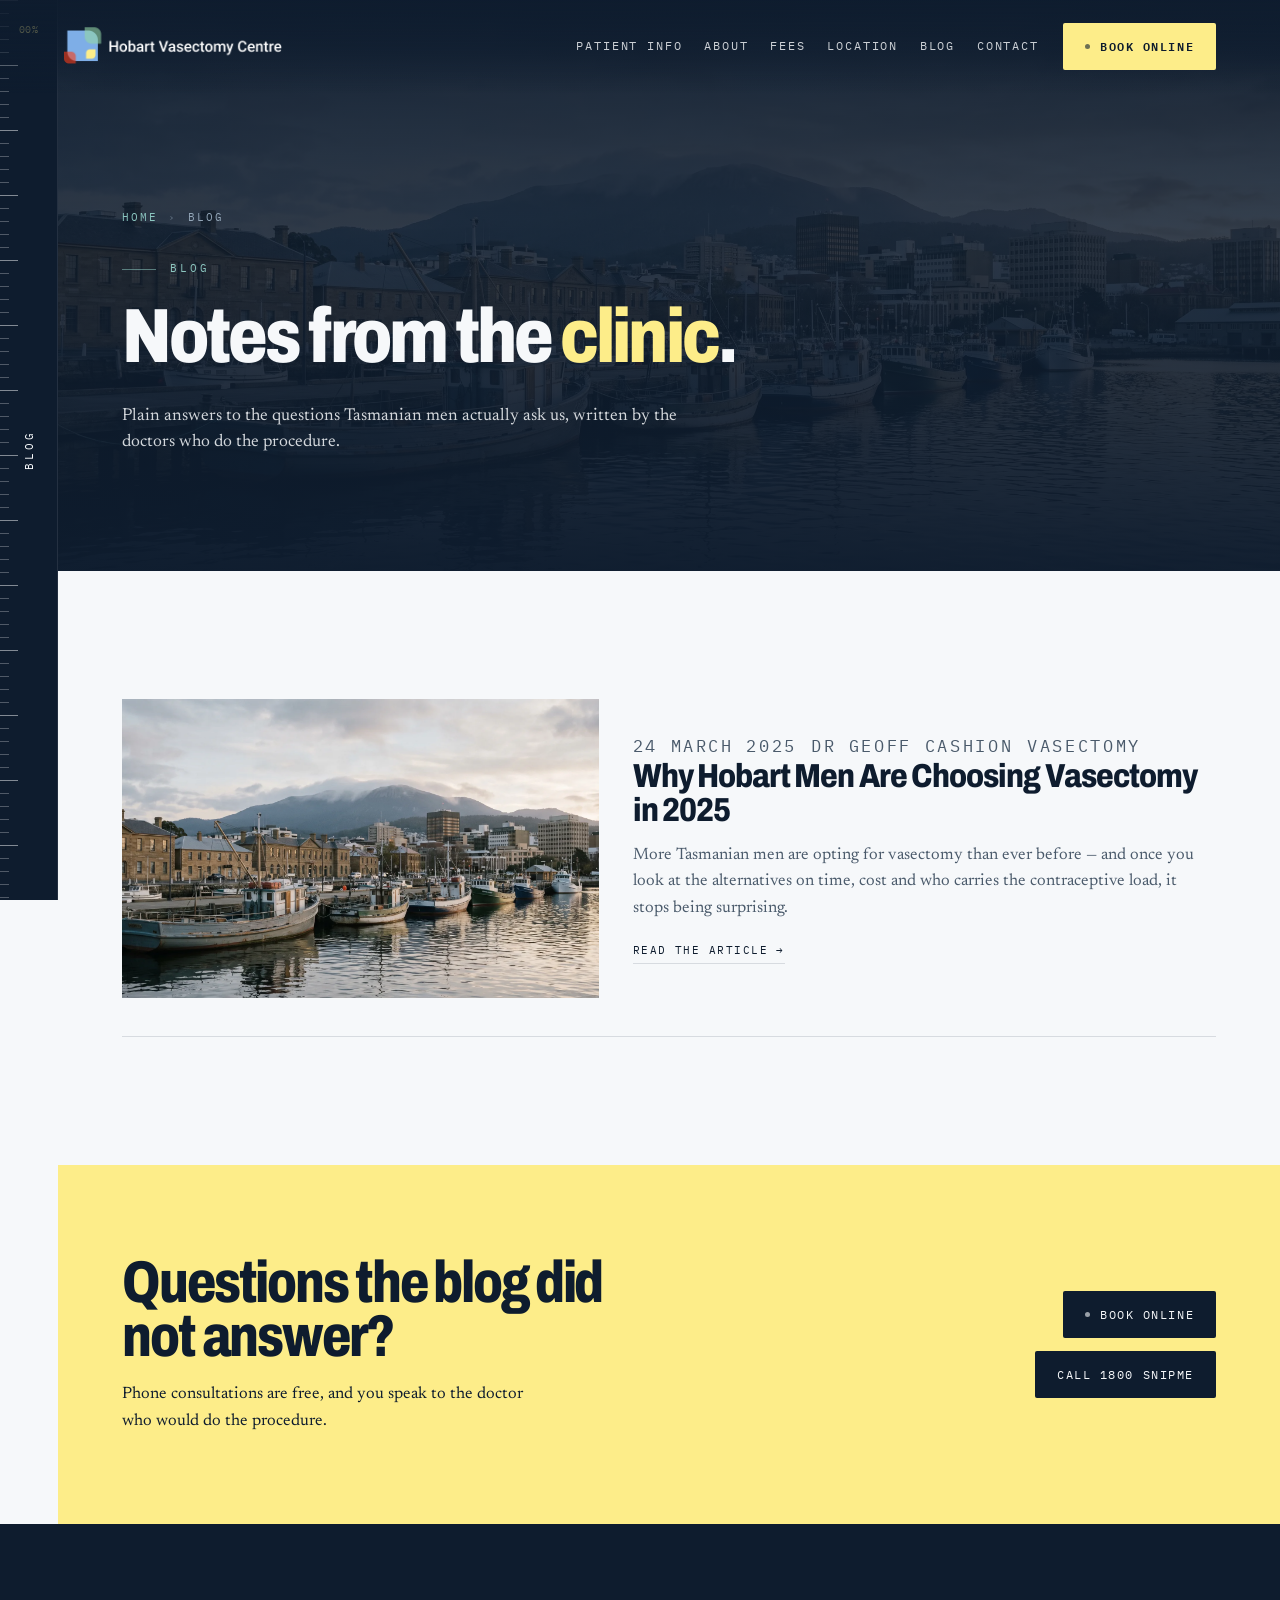
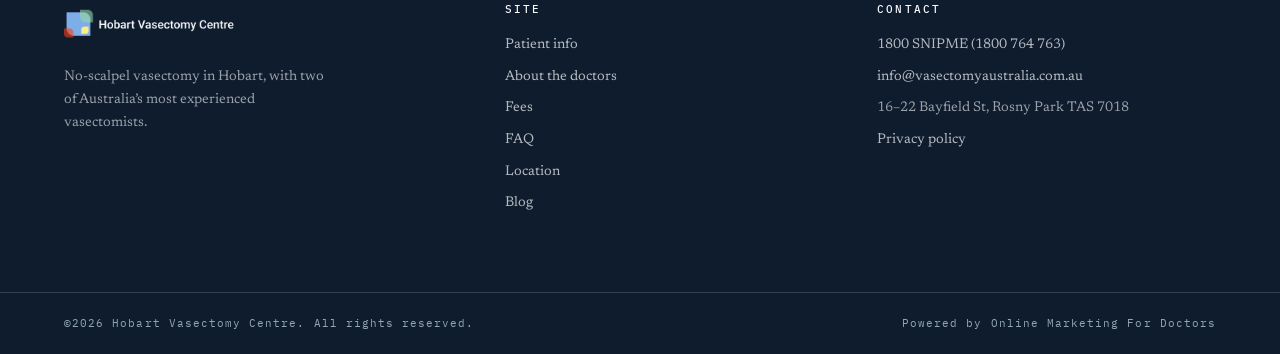
==== blog/index.html @ c5a9edd6 "Build out the remaining nine pages Rebuilds every page behind the homepage from the old site's conte" ====
<!doctype html>
<html lang="en-AU">
<head>
<meta charset="utf-8">
<meta name="viewport" content="width=device-width, initial-scale=1">
<meta name="robots" content="noindex, nofollow, noarchive, nosnippet, noimageindex">
<title>Blog | Hobart Vasectomy Centre</title>
<meta name="description" content="Notes from the clinic, written by the doctors who perform the procedure.">
<link rel="icon" href="/assets/brand/favicon_hobartvasectomy_com_au_64x64.png">
<link rel="preconnect" href="https://fonts.googleapis.com">
<link rel="preconnect" href="https://fonts.gstatic.com" crossorigin>
<link href="https://fonts.googleapis.com/css2?family=Archivo:wdth,wght@62..125,400..900&family=Newsreader:opsz,wght@6..72,300..700&family=IBM+Plex+Mono:wght@400;500;600&display=swap" rel="stylesheet">
<link rel="stylesheet" href="/assets/css/site.css">
<link rel="stylesheet" href="/assets/css/pages.css">
</head>
<body>
<a class="skip" href="#main">Skip to content</a>

<!-- calibration spine ---------------------------------------------------- -->
<aside class="spine" aria-hidden="true">
  <div class="spine__ticks" id="spineTicks"></div>
  <div class="spine__progress" id="spineProgress"></div>
  <div class="spine__count" id="spineCount">00%</div>
  <div class="spine__label" id="spineLabel">Hobart Vasectomy Centre</div>
</aside>

<header class="site-header" id="siteHeader">
  <div class="site-header__inner">
    <a class="brand" href="/" aria-label="Hobart Vasectomy Centre — home">
      <img src="/assets/brand/Logo.png" alt="Hobart Vasectomy Centre" width="158" height="44">
    </a>
    <nav class="nav" aria-label="Primary">
      <a href="/patient-information">Patient info</a>
      <a href="/about-us">About</a>
      <a href="/vasectomy-fees">Fees</a>
      <a href="/location">Location</a>
      <a href="/blog">Blog</a>
      <a href="/contact-us">Contact</a>
    </nav>
    <a class="btn btn--gold hdr-book" href="https://bookings.gettimely.com/vasectomyaustralia/bb/book?location=311811&amp;product=3705203%3ASV&amp;staff=288783" rel="noopener"><span class="btn__dot"></span>Book online</a>
    <a class="hdr-tel" href="tel:1800764763" aria-label="Call 1800 764 763">
      <svg viewBox="0 0 24 24" fill="none" stroke="currentColor" stroke-width="1.7" stroke-linecap="round" stroke-linejoin="round" aria-hidden="true" focusable="false">
        <path d="M22 16.9v3a2 2 0 0 1-2.2 2 19.8 19.8 0 0 1-8.6-3.1 19.5 19.5 0 0 1-6-6A19.8 19.8 0 0 1 2.1 4.2 2 2 0 0 1 4.1 2h3a2 2 0 0 1 2 1.7c.1 1 .4 1.9.7 2.8a2 2 0 0 1-.5 2.1L8.1 9.9a16 16 0 0 0 6 6l1.3-1.3a2 2 0 0 1 2.1-.4c.9.3 1.8.6 2.8.7a2 2 0 0 1 1.7 2z"/>
      </svg>
    </a>
    <button class="burger" id="burger" aria-expanded="false" aria-controls="drawer" aria-label="Open menu">
      <span></span><span></span><span></span>
    </button>
  </div>
</header>

<div class="drawer" id="drawer" data-open="false">
  <a href="/patient-information">Patient info</a>
  <a href="/about-us">About</a>
  <a href="/vasectomy-fees">Fees</a>
  <a href="/#reviews">Reviews</a>
  <a href="/location">Location</a>
  <a href="/contact-us">Contact</a>
</div>

<main id="main">
<section class="phero" data-spine="Blog">
  <div class="phero__media"><img src="/assets/generated/28-hobart-golden.webp" alt="Hobart waterfront at golden hour" width="2400" height="1018" fetchpriority="high"></div>
  <div class="phero__scrim"></div>
  <div class="wrap phero__in">
    <nav class="crumb" aria-label="Breadcrumb"><a href="/">Home</a><span aria-hidden="true">&rsaquo;</span>Blog</nav>
    <p class="kicker kicker--dk">Blog</p>
    <h1>Notes from the <em>clinic</em>.</h1>
    <p class="phero__lede">Plain answers to the questions Tasmanian men actually ask us, written by the doctors who do the procedure.</p>
    
  </div>
</section>
<section class="section">
  <div class="wrap">
    <div class="postlist">
      <article class="postcard">
        <div class="postcard__media" data-rev>
          <a href="/blog/why-hobart-men-are-choosing-vasectomy-in-2025"><img src="/assets/generated/28-hobart-golden.webp" width="2400" height="1018" alt="Hobart waterfront at golden hour" loading="lazy" decoding="async"></a>
        </div>
        <div data-rev data-rev-d="1">
          <p class="postcard__meta"><span>24 March 2025</span><span>Dr Geoff Cashion</span><span>Vasectomy</span></p>
          <h2><a href="/blog/why-hobart-men-are-choosing-vasectomy-in-2025">Why Hobart Men Are Choosing Vasectomy in 2025</a></h2>
          <p>More Tasmanian men are opting for vasectomy than ever before &mdash; and once you look at the alternatives on time, cost and who carries the contraceptive load, it stops being surprising.</p>
          <a class="slide__link" href="/blog/why-hobart-men-are-choosing-vasectomy-in-2025" style="margin-top:20px">Read the article <span aria-hidden="true">&rarr;</span></a>
        </div>
      </article>
    </div>
  </div>
</section>
<section class="pagecta">
  <div class="wrap pagecta__in">
    <div>
      <h2 data-rev>Questions the blog did not answer?</h2>
      <p data-rev data-rev-d="1">Phone consultations are free, and you speak to the doctor who would do the procedure.</p>
    </div>
    <div class="pagecta__act" data-rev data-rev-d="2">
      <a class="btn btn--ink" href="https://bookings.gettimely.com/vasectomyaustralia/bb/book?location=311811&amp;product=3705203%3ASV&amp;staff=288783" rel="noopener"><span class="btn__dot"></span>Book online</a>
      <a class="btn btn--ink" href="tel:1800764763">Call 1800 SNIPME</a>
    </div>
  </div>
</section>
</main>

<footer class="site-footer">
  <div class="wrap site-footer__in">
    <div>
      <img src="/assets/brand/Logo.png" alt="Hobart Vasectomy Centre" width="170" height="48">
      <p style="max-width:34ch">No-scalpel vasectomy in Hobart, with two of Australia&rsquo;s most experienced vasectomists.</p>
    </div>
    <div>
      <h5>Site</h5>
      <ul>
        <li><a href="/patient-information">Patient info</a></li>
        <li><a href="/about-us">About the doctors</a></li>
        <li><a href="/vasectomy-fees">Fees</a></li>
        <li><a href="/patient-information#faq">FAQ</a></li>
        <li><a href="/location">Location</a></li>
        <li><a href="/blog">Blog</a></li>
      </ul>
    </div>
    <div>
      <h5>Contact</h5>
      <ul>
        <li><a href="tel:1800764763">1800 SNIPME (1800 764 763)</a></li>
        <li><a href="mailto:info@vasectomyaustralia.com.au">info@vasectomyaustralia.com.au</a></li>
        <li>16&ndash;22 Bayfield St, Rosny Park TAS 7018</li>
        <li><a href="/privacy-policy">Privacy policy</a></li>
      </ul>
    </div>
  </div>
  <div class="wrap site-footer__bar">
    <span>&copy;2026 Hobart Vasectomy Centre. All rights reserved.</span>
    <span>Powered by Online Marketing For Doctors</span>
  </div>
</footer>

<button class="totop" id="toTop" type="button" aria-label="Back to top">
  <svg viewBox="0 0 24 24" fill="none" stroke="currentColor" stroke-width="1.8" stroke-linecap="round" stroke-linejoin="round" aria-hidden="true" focusable="false">
    <path d="M12 19V5M5 12l7-7 7 7"/>
  </svg>
</button>

<button class="totop" id="toTop" type="button" aria-label="Back to top">
  <svg viewBox="0 0 24 24" fill="none" stroke="currentColor" stroke-width="1.8" stroke-linecap="round" stroke-linejoin="round" aria-hidden="true" focusable="false">
    <path d="M12 19V5M5 12l7-7 7 7"/>
  </svg>
</button>

<script src="/assets/js/site.js" defer></script>
<script src="/assets/js/pages.js" defer></script>
</body>
</html>
---- assets/css/site.css ----
/* ==========================================================================
   Hobart Vasectomy Centre
   Design system: "Theatre" — navy-dominant editorial, calibration-spine motif.
   Palette derived from the logo mark; navy taken from the scrubs the
   doctors actually wear.
   ========================================================================== */

:root{
  /* Colour */
  --navy:      #0E1C2E;
  --navy-2:    #16293F;
  --navy-3:    #24374E;
  --blue:      #7EAEE7;
  --teal:      #8BC6C0;
  --yellow:    #FDED89;
  --coral:     #C86A6A;
  --paper:     #F6F8FA;
  --paper-2:   #ECF1F5;
  --ink:       #0E1C2E;
  --ink-soft:  #4A5A6B;
  --ink-faint: #5C6E82;   /* small text on light  — 4.9:1 */
  --dk-faint:  #93A6B8;   /* small text on navy   — 6.9:1 */
  --coral-ink: #A04B4B;   /* coral, darkened for text on light — 5.4:1 */
  --rule:      rgba(14,28,46,.13);
  --rule-dk:   rgba(246,248,250,.16);

  /* Type */
  --display: 'Archivo', 'Helvetica Neue', Arial, sans-serif;
  --body:    'Newsreader', Georgia, 'Times New Roman', serif;
  --mono:    'IBM Plex Mono', ui-monospace, 'SF Mono', Menlo, monospace;

  /* Measure */
  --spine: 58px;
  --gut: clamp(20px, 5vw, 76px);
  --maxw: 1560px;

  /* Motion */
  --ease: cubic-bezier(.22,.61,.36,1);
  --ease-out: cubic-bezier(.16,1,.3,1);
}

/* --------------------------------------------------------------- reset -- */
*,*::before,*::after{box-sizing:border-box}
html{-webkit-text-size-adjust:100%}
body{
  margin:0;
  background:var(--paper);
  color:var(--ink);
  font-family:var(--body);
  font-size:clamp(17px,1.05vw,19px);
  line-height:1.62;
  font-optical-sizing:auto;
  -webkit-font-smoothing:antialiased;
  overflow-x:hidden;
}
img,video{max-width:100%;display:block;height:auto}
a{color:inherit}
button{font:inherit;color:inherit;background:none;border:0;cursor:pointer}
h1,h2,h3,h4{margin:0;font-family:var(--display);font-weight:800;line-height:.92;letter-spacing:-.02em}
p{margin:0 0 1.1em}
p:last-child{margin-bottom:0}
::selection{background:var(--yellow);color:var(--navy)}

:focus-visible{
  outline:3px solid var(--blue);
  outline-offset:3px;
  border-radius:2px;
}

.u-sr{position:absolute;width:1px;height:1px;padding:0;margin:-1px;overflow:hidden;clip:rect(0 0 0 0);white-space:nowrap;border:0}

.skip{
  position:absolute;left:-9999px;top:0;z-index:200;
  background:var(--yellow);color:var(--navy);padding:14px 20px;
  font-family:var(--mono);font-size:13px;text-decoration:none;
}
.skip:focus{left:var(--spine)}

/* ------------------------------------------------------------- layout --- */
.wrap{
  width:100%;max-width:var(--maxw);margin-inline:auto;
  padding-inline:var(--gut);
}
.section{padding-block:clamp(72px,10vw,160px)}
.section--flush{padding-block:0}
main{padding-left:0}
@media (min-width:1024px){
  main,.site-header__inner{padding-left:var(--spine)}
}

/* ---------------------------------------------------- calibration spine -- */
/* The signature: a graduated instrument rule pinned to the left edge that
   tracks reading position and names the section you are in. */
.spine{display:none}
@media (min-width:1024px){
  .spine{
    display:block;position:fixed;inset-block:0;left:0;width:var(--spine);
    z-index:60;background:var(--navy);color:var(--paper);
    border-right:1px solid rgba(255,255,255,.09);
  }
  .spine__ticks{position:absolute;inset:0;overflow:hidden}
  .spine__tick{
    position:absolute;left:0;height:1px;background:rgba(246,248,250,.28);
    width:9px;
  }
  .spine__tick--major{width:18px;background:rgba(246,248,250,.5)}
  .spine__progress{
    position:absolute;left:0;top:0;width:2px;background:var(--yellow);
    height:0%;transition:height .12s linear;
  }
  .spine__label{
    position:absolute;left:50%;top:50%;
    transform:translate(-50%,-50%) rotate(180deg);
    writing-mode:vertical-rl;
    font-family:var(--mono);font-size:10.5px;letter-spacing:.30em;
    text-transform:uppercase;color:var(--paper);
    white-space:nowrap;transition:opacity .35s var(--ease);
  }
  .spine__mark{
    position:absolute;left:50%;transform:translateX(-50%);
    bottom:22px;width:16px;opacity:.85;
  }
  .spine__count{
    position:absolute;left:50%;transform:translateX(-50%);
    top:22px;font-family:var(--mono);font-size:9.5px;letter-spacing:.05em;
    color:var(--yellow);font-variant-numeric:tabular-nums;
  }
}

/* ------------------------------------------------------------- header --- */
.site-header{
  position:fixed;inset-inline:0;top:0;z-index:70;
  transition:background .4s var(--ease),border-color .4s var(--ease);
  border-bottom:1px solid transparent;
}
/* keeps the nav legible where it crosses photography */
.site-header::before{
  content:"";position:absolute;inset:0;pointer-events:none;
  background:linear-gradient(180deg,rgba(14,28,46,.92) 0%,rgba(14,28,46,.62) 52%,rgba(14,28,46,0) 100%);
  transition:opacity .4s var(--ease);
}
.site-header.is-stuck::before{opacity:0}
.site-header__inner{position:relative;z-index:1}
.site-header__inner{
  display:flex;align-items:center;gap:24px;
  padding:16px var(--gut);max-width:calc(var(--maxw) + var(--spine));
  margin-inline:auto;
}
.site-header.is-stuck{
  background:rgba(14,28,46,.94);
  backdrop-filter:saturate(150%) blur(14px);
  border-bottom-color:rgba(255,255,255,.10);
}
.brand{display:flex;align-items:center;gap:12px;text-decoration:none;flex:0 0 auto}
/* The mark is large while the page is at rest and gives back space once the
   masthead condenses on scroll. Clamped so it never crowds the nav at the
   width where the nav first appears. */
.brand img{width:clamp(158px,17vw,237px);height:auto;transition:width .35s var(--ease)}
.site-header.is-stuck .brand img{width:158px}

@media (max-width:1099px){
  .brand img,.site-header.is-stuck .brand img{width:clamp(190px,56vw,226px)}
}
@media (max-width:680px){
  .site-header .btn{padding:11px 14px;font-size:10.5px;letter-spacing:.09em}
  .site-header__inner{gap:9px;padding-inline:16px}
}


/* call button — phones only; desktop keeps the number in the footer and nav */
.hdr-tel{
  display:none;flex:0 0 auto;width:40px;height:40px;border-radius:50%;
  place-content:center;color:var(--paper);text-decoration:none;
  border:1px solid var(--rule-dk);transition:border-color .25s,color .25s,background .25s;
}
.hdr-tel svg{width:18px;height:18px;display:block}
.hdr-tel:hover,.hdr-tel:focus-visible{color:var(--yellow);border-color:var(--yellow)}

@media (max-width:1099px){
  /* At rest the masthead shows the mark. Once the page moves, the mark gives
     up its slot to the booking button — the one action worth a fixed bar. */
  .brand{margin-right:auto}
  .site-header .hdr-book{display:none;margin-left:0}
  .site-header.is-stuck .brand{display:none}
  .site-header.is-stuck .hdr-book{display:inline-flex;margin-left:0;margin-right:auto;animation:hdrIn .32s var(--ease-out) both}
  .hdr-tel{display:grid}
}
@keyframes hdrIn{from{opacity:0;transform:translateX(-8px)}to{opacity:1;transform:none}}
.nav{
  display:none;margin-left:auto;align-items:center;gap:clamp(14px,1.7vw,30px);
}
@media (min-width:1100px){.nav{display:flex}}
.nav a{
  font-family:var(--mono);font-size:11.5px;letter-spacing:.16em;
  text-transform:uppercase;text-decoration:none;color:var(--paper);
  padding:6px 0;position:relative;opacity:.82;transition:opacity .25s
}
.nav a::after{
  content:"";position:absolute;left:0;bottom:0;height:1px;width:0;
  background:var(--yellow);transition:width .3s var(--ease)
}
.nav a:hover{opacity:1}
.nav a:hover::after{width:100%}

.btn{
  display:inline-flex;align-items:center;gap:10px;
  font-family:var(--mono);font-size:12px;letter-spacing:.13em;
  text-transform:uppercase;text-decoration:none;
  padding:14px 22px;border-radius:2px;
  transition:transform .25s var(--ease),background .25s,color .25s,box-shadow .25s;
  will-change:transform;
}
.btn--gold{background:var(--yellow);color:var(--navy);font-weight:600}
.btn--gold:hover{transform:translateY(-2px);box-shadow:0 10px 26px -10px rgba(253,237,137,.7)}
.btn--ghost{border:1px solid rgba(246,248,250,.34);color:var(--paper)}
.btn--ghost:hover{border-color:var(--yellow);color:var(--yellow)}
.btn--ink{background:var(--navy);color:var(--paper)}
.btn--ink:hover{transform:translateY(-2px);background:var(--navy-2)}
.btn__dot{width:5px;height:5px;border-radius:50%;background:currentColor;opacity:.6}
.site-header .btn{margin-left:auto}
@media (min-width:1100px){.site-header .btn{margin-left:0}}

.burger{display:grid;gap:5px;padding:10px;margin-left:8px}
@media (min-width:1100px){.burger{display:none}}
.burger span{display:block;width:22px;height:1.5px;background:var(--paper);transition:transform .3s var(--ease),opacity .2s}
.burger[aria-expanded="true"] span:nth-child(1){transform:translateY(6.5px) rotate(45deg)}
.burger[aria-expanded="true"] span:nth-child(2){opacity:0}
.burger[aria-expanded="true"] span:nth-child(3){transform:translateY(-6.5px) rotate(-45deg)}

.drawer{
  position:fixed;inset:0;z-index:65;background:var(--navy);
  display:flex;flex-direction:column;justify-content:center;gap:6px;
  padding:0 var(--gut);
  clip-path:inset(0 0 100% 0);transition:clip-path .55s var(--ease-out);
}
.drawer[data-open="true"]{clip-path:inset(0 0 0 0)}
.drawer a{
  font-family:var(--display);font-size:clamp(30px,7vw,54px);font-weight:800;
  font-stretch:112%;color:var(--paper);text-decoration:none;letter-spacing:-.025em;
  padding:5px 0;opacity:.55;transition:opacity .25s,color .25s
}
.drawer a:hover{opacity:1;color:var(--yellow)}

/* --------------------------------------------------------------- hero --- */
/* Split masthead: claim on the left, a diptych of the two vasectomists on
   the right. The layout states the headline before you read it. */
.hero{
  position:relative;background:var(--navy);color:var(--paper);
  display:grid;grid-template-columns:1fr;
  grid-template-areas:"media" "copy" "facts";
  overflow:hidden;
  padding-top:var(--hdr-h,72px);   /* clears the fixed masthead */
}
@media (min-width:1000px){.hero{padding-top:0}}
@media (min-width:1000px){
  .hero{
    min-height:100svh;
    grid-template-columns:1.06fr .94fr;
    grid-template-rows:1fr auto;
    grid-template-areas:"copy media" "facts facts";
  }
}

.hero__media{
  grid-area:media;position:relative;
  display:grid;grid-template-columns:1fr 1fr;gap:1px;
  background:rgba(246,248,250,.14);
}
.hero__fig{margin:0;position:relative;overflow:hidden;background:var(--navy-2)}
.hero__fig img{
  width:100%;height:100%;object-fit:cover;object-position:50% 16%;
  aspect-ratio:4/5;
  opacity:0;transform:scale(-1.05,1.05);
  animation:heroIn 1.9s var(--ease-out) forwards;
}
.hero__fig:nth-child(2) img{animation-delay:.16s}
@media (min-width:1000px){
  .hero__fig img{aspect-ratio:auto;position:absolute;inset:0}
}
.hero__fig figcaption{
  position:absolute;left:0;right:0;bottom:0;padding:34px 14px 13px;
  background:linear-gradient(180deg,transparent,rgba(14,28,46,.9));
  font-family:var(--mono);font-size:10px;letter-spacing:.15em;text-transform:uppercase;
  color:var(--paper);
}
.hero__fig figcaption b{display:block;font-weight:500;color:var(--yellow);margin-bottom:3px}
@keyframes heroIn{to{opacity:1;transform:scale(-1,1)}}
@keyframes heroInPlain{to{opacity:1;transform:scale(1)}}
@media (max-width:999px){
  .hero__fig:first-child img{transform:scale(1.05);animation-name:heroInPlain}
}
@media (max-width:999px) and (prefers-reduced-motion:reduce){
  .hero__fig:first-child img{transform:none}
}

.hero__inner{
  grid-area:copy;position:relative;z-index:2;
  /* stacked under the portraits on phones — the hero already clears the
     masthead, so no room is reserved for it a second time here */
  padding:clamp(26px,4.5vh,44px) var(--gut) clamp(30px,5vh,52px);
  display:flex;flex-direction:column;justify-content:center;
}
@media (min-width:1000px){
  /* beside the portraits, where the copy must clear the fixed masthead */
  .hero__inner{padding:clamp(104px,13vh,150px) var(--gut) clamp(34px,6vh,64px)}
}
.hero__eyebrow{
  font-family:var(--mono);font-size:11px;letter-spacing:.28em;text-transform:uppercase;
  color:var(--teal);display:flex;align-items:center;gap:14px;margin:0 0 clamp(20px,3vh,32px);
}
.hero__eyebrow::before{content:"";width:clamp(26px,4vw,54px);height:1px;background:var(--teal);opacity:.7}

.hero h1{
  font-size:clamp(38px,5.2vw,82px);
  font-stretch:82%;font-weight:820;
  letter-spacing:-.035em;line-height:.93;
  max-width:14ch;text-wrap:balance;
}
.hero h1 em{font-style:normal;color:var(--yellow)}
.hero__count{font-variant-numeric:tabular-nums;color:var(--yellow)}

.hero__sub{
  margin:clamp(20px,3vh,32px) 0 0;max-width:46ch;
  font-size:clamp(16.5px,1.15vw,20px);line-height:1.55;color:rgba(246,248,250,.84);
}
.hero__sub strong{color:var(--paper);font-weight:600}
.hero__actions{display:flex;flex-wrap:wrap;gap:12px;margin-top:clamp(24px,3.6vh,38px)}

.gbadge{
  display:inline-flex;align-items:center;gap:11px;align-self:flex-start;
  margin-top:clamp(22px,3vh,32px);text-decoration:none;
  transition:opacity .28s var(--ease);
}
.gbadge:hover{opacity:.82}
.gbadge:focus-visible{outline-offset:6px}
.gbadge__g{
  width:26px;height:26px;border-radius:50%;background:var(--paper);
  display:grid;place-content:center;flex:0 0 auto;
}
.gbadge__g svg{width:14px;height:14px;display:block}
.gbadge__n{
  font-family:var(--display);font-weight:800;font-stretch:88%;font-size:18px;
  letter-spacing:-.015em;color:var(--paper);font-variant-numeric:tabular-nums;
}
.gbadge__s{color:var(--yellow);font-size:13px;letter-spacing:2px}
.gbadge__t{
  font-family:var(--mono);font-size:10.5px;letter-spacing:.13em;text-transform:uppercase;
  color:var(--dk-faint);padding-left:11px;border-left:1px solid var(--rule-dk);
}
@media (max-width:420px){.gbadge__t{padding-left:8px;font-size:9.5px;letter-spacing:.08em}}

.hero__facts{
  grid-area:facts;position:relative;z-index:2;
  display:grid;grid-template-columns:repeat(2,1fr);
  border-top:1px solid var(--rule-dk);
  background:var(--navy);
}
@media (min-width:640px){.hero__facts{grid-template-columns:repeat(4,1fr)}}
.hero__fact{
  padding:20px var(--gut) 22px;
  border-right:1px solid var(--rule-dk);
  border-bottom:1px solid var(--rule-dk);
}
@media (min-width:640px){
  .hero__fact{border-bottom:0;padding-inline:clamp(16px,2vw,30px)}
  .hero__fact:first-child{padding-left:var(--gut)}
  .hero__fact:last-child{border-right:0}
}
.hero__fact b{
  display:block;font-family:var(--display);font-weight:800;font-stretch:88%;
  font-size:clamp(20px,1.9vw,29px);letter-spacing:-.02em;color:var(--paper);
  font-variant-numeric:tabular-nums;
}
.hero__fact span{
  display:block;font-family:var(--mono);font-size:10px;letter-spacing:.15em;
  text-transform:uppercase;color:var(--blue);margin-top:6px;
}

/* full-bleed band — the wide frame of both doctors, used at its native ratio */
.band{position:relative;overflow:hidden;background:var(--navy-2)}
.band img{width:100%;aspect-ratio:2.45/1;object-fit:cover;object-position:50% 30%}
@media (max-width:720px){.band img{aspect-ratio:1.9/1;object-position:50% 26%}}
.band__cap{
  position:absolute;left:var(--gut);bottom:22px;
  font-family:var(--mono);font-size:10.5px;letter-spacing:.16em;text-transform:uppercase;
  color:var(--paper);background:rgba(14,28,46,.72);padding:9px 13px;backdrop-filter:blur(6px);
}

/* ------------------------------------------------------ shared headings -- */
.eyebrow{
  font-family:var(--mono);font-size:11px;letter-spacing:.28em;text-transform:uppercase;
  color:var(--ink-faint);display:flex;align-items:center;gap:14px;margin-bottom:26px;
}
.eyebrow::before{content:"";width:34px;height:1px;background:currentColor;opacity:.55}
.eyebrow--dk{color:var(--teal)}

.h2{
  font-size:clamp(32px,4.6vw,74px);font-stretch:80%;letter-spacing:-.032em;
  line-height:.94;max-width:20ch;text-wrap:balance;
}
.lede{
  font-size:clamp(18px,1.5vw,24px);line-height:1.5;color:var(--ink-soft);
  max-width:56ch;margin-top:24px;
}
.lede--dk{color:rgba(246,248,250,.8)}

/* ------------------------------------------------------------- pillars -- */
.pillars{background:var(--paper-2);position:relative}
.pillars__grid{display:grid;gap:clamp(30px,4vw,64px)}
@media (min-width:960px){.pillars__grid{grid-template-columns:minmax(0,.92fr) minmax(0,1.08fr);align-items:start}}
.pillars__sticky{position:relative}
@media (min-width:960px){
  .pillars__sticky{position:sticky;top:clamp(110px,16vh,190px)}
}
.pillars__stack{display:grid;gap:clamp(18px,2.4vw,30px)}
.pillar{
  position:relative;border-top:1px solid var(--rule);padding-top:22px;
  opacity:.4;transition:opacity .5s var(--ease);
}
.pillar.is-active{opacity:1}
.pillar__k{
  font-family:var(--mono);font-size:10.5px;letter-spacing:.22em;text-transform:uppercase;
  color:var(--ink-faint);
}
.pillar h3{
  font-size:clamp(28px,3.5vw,52px);font-stretch:74%;letter-spacing:-.03em;margin:8px 0 12px;
}
.pillar.is-active h3{color:var(--navy)}
.pillar p{color:var(--ink-soft);max-width:46ch}
.pillar__bar{position:absolute;left:0;top:-1px;height:1px;width:0;background:var(--navy);transition:width .6s var(--ease)}
.pillar.is-active .pillar__bar{width:100%}

.pillars__media{position:relative;aspect-ratio:3/4;background:var(--navy);overflow:hidden}
@media (min-width:960px){.pillars__media{aspect-ratio:4/5}}
.pillars__media img{
  position:absolute;inset:0;width:100%;height:100%;object-fit:cover;
  opacity:0;transform:scale(1.05);
  transition:opacity .9s var(--ease),transform 1.4s var(--ease);
}
.pillars__media img.is-active{opacity:1;transform:scale(1)}

/* ------------------------------------------------------------ doctors --- */
.docs{background:var(--navy);color:var(--paper)}
.doc{
  display:grid;gap:clamp(26px,3.6vw,64px);align-items:center;
  padding-block:clamp(48px,7vw,110px);
  border-top:1px solid var(--rule-dk);
}
@media (min-width:960px){
  .doc{grid-template-columns:minmax(0,1fr) minmax(0,1.05fr)}
  .doc--flip .doc__media{order:2}
}
.doc__media{position:relative}
.doc__media img{width:100%;aspect-ratio:3/4;object-fit:cover;object-position:50% 22%}
.doc__tag{
  position:absolute;left:0;bottom:0;background:var(--yellow);color:var(--navy);
  font-family:var(--mono);font-size:10.5px;letter-spacing:.18em;text-transform:uppercase;
  padding:9px 14px;font-weight:600;
}
.doc__inset{
  position:absolute;right:-6%;bottom:-9%;width:46%;
  /* in the flipped spread the portrait sits right of the copy, so the inset
     tucks in on the copy side rather than hanging off the page edge */
  border:7px solid var(--navy);box-shadow:0 24px 60px -24px rgba(0,0,0,.7);
  display:none;
}
@media (min-width:1180px){.doc__inset{display:block}}
.doc__inset img{aspect-ratio:4/3;object-position:50% 40%}
/* media sits right of the copy in the flipped spread, so mirror the portrait
   inward. Direct child only — the consult inset keeps its own orientation. */
.doc--flip .doc__media > img{transform:scaleX(-1)}
.doc--flip .doc__inset{left:-6%;right:auto}

.doc__name{
  font-size:clamp(34px,4.4vw,68px);font-stretch:76%;letter-spacing:-.032em;line-height:.92;
}
.doc__role{
  font-family:var(--mono);font-size:11px;letter-spacing:.24em;text-transform:uppercase;
  color:var(--teal);margin:14px 0 22px;
}
.doc__body{color:rgba(246,248,250,.82);max-width:52ch}
.doc__body p+p{margin-top:.9em}
.doc__stats{
  display:flex;flex-wrap:wrap;gap:0;margin-top:30px;
  border-top:1px solid var(--rule-dk);
}
.doc__stat{padding:16px 26px 2px 0;margin-right:26px;border-right:1px solid var(--rule-dk)}
.doc__stat:last-child{border-right:0;margin-right:0}
.doc__stat b{
  display:block;font-family:var(--display);font-weight:800;font-stretch:88%;
  font-size:clamp(22px,2.3vw,34px);letter-spacing:-.02em;color:var(--yellow);
  font-variant-numeric:tabular-nums;
}
.doc__stat span{
  display:block;font-family:var(--mono);font-size:10px;letter-spacing:.16em;
  text-transform:uppercase;color:var(--dk-faint);margin-top:6px;max-width:16ch;
}
.doc__link{
  display:inline-flex;align-items:center;gap:9px;margin-top:26px;
  font-family:var(--mono);font-size:11px;letter-spacing:.16em;text-transform:uppercase;
  color:var(--blue);text-decoration:none;border-bottom:1px solid rgba(126,174,231,.4);
  padding-bottom:4px;transition:color .25s,border-color .25s
}
.doc__link:hover{color:var(--yellow);border-color:var(--yellow)}

/* --------------------------------------------------------------- scale -- */
/* The volume ledger — a calibrated axis rather than a row of stat cards. */
.scale{background:var(--navy-2);color:var(--paper);overflow:hidden}
.scale__head{max-width:44ch}
.scale__axis{position:relative;margin-top:clamp(46px,7vw,90px);padding-bottom:8px}
.scale__rule{position:relative;height:1px;background:var(--rule-dk)}
.scale__rule i{
  position:absolute;left:0;top:0;height:1px;width:0;background:var(--yellow);
  transition:width 1.6s var(--ease-out);
}
.scale.is-in .scale__rule i{width:100%}
.scale__ticks{position:absolute;inset-inline:0;top:0;height:22px}
.scale__ticks b{position:absolute;top:0;width:1px;height:7px;background:rgba(246,248,250,.26)}
.scale__items{
  display:grid;gap:clamp(24px,3vw,20px);margin-top:26px;
  grid-template-columns:repeat(2,minmax(0,1fr));
}
@media (min-width:900px){.scale__items{grid-template-columns:repeat(4,minmax(0,1fr))}}
.scale__item{position:relative;padding-top:20px}
.scale__item::before{
  content:"";position:absolute;left:0;top:0;width:14px;height:1px;background:var(--yellow);
}
.scale__item b{
  display:block;font-family:var(--display);font-weight:820;font-stretch:84%;
  font-size:clamp(36px,5.2vw,74px);letter-spacing:-.04em;line-height:.9;
  font-variant-numeric:tabular-nums;color:var(--paper);
}
.scale__item span{
  display:block;font-family:var(--mono);font-size:10.5px;letter-spacing:.15em;
  text-transform:uppercase;color:var(--blue);margin-top:12px;max-width:20ch;line-height:1.7;
}
.scale__note{
  margin-top:clamp(34px,5vw,60px);font-size:15px;color:rgba(246,248,250,.66);
  max-width:62ch;font-family:var(--mono);line-height:1.8;
}

/* ----------------------------------------------------------- procedure -- */
.proc{background:var(--paper)}
.proc__grid{display:grid;gap:clamp(36px,4.5vw,76px);align-items:start}
@media (min-width:1000px){
  .proc__grid{grid-template-columns:.98fr 1.02fr}
  /* Sequence reads down the left, the video holds beside it on the right.
     DOM order keeps the heading before its steps for assistive tech; only
     the visual order swaps. */
  .proc__seq{order:1}
  .proc__intro{order:2;position:sticky;top:clamp(96px,13vh,140px)}
}
.proc__video{position:relative;background:var(--navy);overflow:hidden;margin-top:clamp(26px,3vw,38px)}
.proc__video video{width:100%;aspect-ratio:16/10;object-fit:cover;display:block}
.proc__cap{
  font-family:var(--mono);font-size:11px;line-height:1.75;color:var(--ink-faint);
  margin:14px 0 0;max-width:52ch;
}
.proc__cta{margin-top:clamp(24px,3vw,34px)}

.steps{position:relative;margin:0}
.steps::before{content:"";position:absolute;left:0;top:6px;bottom:6px;width:1px;background:var(--rule)}
@media (min-width:520px){.steps::before{left:72px}}

.step{
  position:relative;padding:0 0 clamp(26px,3.2vw,44px) 24px;display:grid;gap:6px;
}
.step:last-child{padding-bottom:0}
@media (min-width:520px){
  .step{grid-template-columns:72px 1fr;gap:clamp(22px,2.6vw,34px);padding-left:0}
}
.step__t{
  font-family:var(--mono);font-size:11px;letter-spacing:.1em;color:var(--coral-ink);
  padding-top:4px;font-variant-numeric:tabular-nums;margin:0;
}
@media (min-width:520px){.step__t{text-align:right;padding-right:20px}}
.step__c{position:relative}
.step__c::before{
  content:"";position:absolute;left:-25px;top:10px;width:9px;height:9px;
  border-radius:50%;background:var(--paper);border:1px solid var(--navy);
  transition:background .45s var(--ease);
}
@media (min-width:520px){
  .step__c::before{left:calc(-1 * clamp(22px,2.6vw,34px) - 4.5px)}
}
.step.is-in .step__c::before{background:var(--navy)}
.step h4{
  font-family:var(--body);font-weight:600;font-size:clamp(18px,1.45vw,23px);
  line-height:1.35;letter-spacing:-.01em;margin:0 0 7px;
}
.step p{color:var(--ink-soft);max-width:52ch;font-size:16px;margin:0}

/* ------------------------------------------------------------- reviews -- */
.revs{background:var(--navy);color:var(--paper)}
.revs__grid{display:grid;gap:clamp(34px,4.5vw,72px);align-items:start}
@media (min-width:960px){
  .revs__grid{grid-template-columns:.92fr 1.08fr}
  .revs__aside{position:sticky;top:clamp(110px,16vh,170px)}
}
.revs__score{
  display:flex;align-items:center;gap:15px;margin-top:34px;
  border-top:1px solid var(--rule-dk);padding-top:26px;
}
.revs__score p{margin:0}
.revs__stars{color:var(--yellow);font-size:17px;letter-spacing:2.5px;flex:0 0 auto}
.revs__score b{
  display:block;font-family:var(--display);font-weight:800;font-stretch:88%;
  font-size:19px;letter-spacing:-.015em;color:var(--paper);
}
.revs__score span{
  display:block;font-family:var(--mono);font-size:10px;letter-spacing:.15em;
  text-transform:uppercase;color:var(--dk-faint);margin-top:6px;
}

.revs__aside .h2{font-size:clamp(30px,3.6vw,56px)}
.rating{margin-top:34px;border-top:1px solid var(--rule-dk);padding-top:28px}
.rating__head{display:flex;align-items:center;gap:16px}
.rating__g{
  width:42px;height:42px;border-radius:50%;background:var(--paper);
  display:grid;place-content:center;flex:0 0 auto;
}
.rating__g svg{width:21px;height:21px;display:block}
.rating__n{
  display:block;font-family:var(--display);font-weight:820;font-stretch:84%;
  font-size:clamp(34px,3.4vw,46px);line-height:.9;letter-spacing:-.035em;
  color:var(--paper);font-variant-numeric:tabular-nums;
}
.rating__s{display:block;color:var(--yellow);font-size:15px;letter-spacing:2.5px;margin-top:7px}
.rating__c{
  margin:0 0 0 auto;text-align:right;
  font-family:var(--mono);font-size:10.5px;line-height:1.65;letter-spacing:.11em;
  text-transform:uppercase;color:var(--dk-faint);
}
.rating__c b{color:var(--paper);font-weight:500;font-size:13px}

/* Single-series magnitude: one hue on a recessive track, direct-labelled by
   star value. No legend — one series, named by the label beside it. */
.rating__dist{list-style:none;margin:24px 0 0;padding:0;display:grid;gap:7px}
.rating__dist li{display:flex;align-items:center;gap:11px}
.rating__k{
  font-family:var(--mono);font-size:10.5px;color:var(--dk-faint);
  flex:0 0 8px;text-align:right;font-variant-numeric:tabular-nums;
}
.rating__track{
  flex:1;height:7px;border-radius:4px;background:rgba(246,248,250,.11);
  overflow:hidden;display:block;
}
.rating__track i{
  display:block;height:100%;width:0;border-radius:4px;background:var(--yellow);
  transition:width 1.1s var(--ease-out);
}
.revs.is-in .rating__track i{width:var(--v)}

.revs__panel{position:relative}
.revs__scroll{
  display:flex;flex-direction:column;gap:14px;
  max-height:min(66vh,512px);overflow-y:auto;
  padding:2px 16px 2px 2px;
  scrollbar-width:thin;scrollbar-color:rgba(246,248,250,.26) transparent;
}
.revs__scroll::-webkit-scrollbar{width:3px}
.revs__scroll::-webkit-scrollbar-track{background:rgba(246,248,250,.07)}
.revs__scroll::-webkit-scrollbar-thumb{background:rgba(246,248,250,.3)}

.rev{
  background:var(--navy-2);border:1px solid var(--rule-dk);
  padding:clamp(20px,2.2vw,28px);
  transition:border-color .3s var(--ease),background .3s var(--ease);
}
.rev:hover{border-color:rgba(246,248,250,.3);background:var(--navy-3)}
.rev__head{display:flex;align-items:center;gap:13px}
.rev__avatar{
  flex:0 0 38px;width:38px;height:38px;border-radius:50%;
  background:var(--paper);display:grid;place-content:center;
}
.rev__g{width:19px;height:19px;display:block}
.rev__id{display:block;min-width:0;flex:1}
.rev__id b{
  display:block;font-family:var(--display);font-weight:700;font-stretch:92%;
  font-size:15.5px;letter-spacing:-.01em;color:var(--paper);
}
.rev__id > span{
  display:block;font-family:var(--mono);font-size:10px;letter-spacing:.11em;
  text-transform:uppercase;color:var(--dk-faint);margin-top:4px;
}
.rev__when{
  font-family:var(--mono);font-size:10px;letter-spacing:.1em;text-transform:uppercase;
  color:var(--dk-faint);flex:0 0 auto;align-self:flex-start;padding-top:3px;
}
.rev__stars{margin:15px 0 10px;color:var(--yellow);font-size:14px;letter-spacing:2.5px}

.rev__body{
  overflow:hidden;position:relative;
  height:3.3em;                        /* two lines while collapsed */
  transition:height .42s var(--ease);
  font-size:16px;line-height:1.65;color:rgba(246,248,250,.78);
}
.rev__body::after{
  content:"";position:absolute;inset-inline:0;bottom:0;height:2.1em;
  background:linear-gradient(180deg,rgba(22,41,63,0) 12%,var(--navy-2) 92%);
  transition:opacity .3s var(--ease);pointer-events:none;height:1.15em;
}
.rev:hover .rev__body::after{background:linear-gradient(180deg,rgba(36,55,78,0) 12%,var(--navy-3) 92%)}
.rev[data-open="true"] .rev__body::after{opacity:0}
.rev__body p{margin:0}

.rev__more{
  margin-top:14px;padding:0;
  font-family:var(--mono);font-size:10.5px;letter-spacing:.15em;text-transform:uppercase;
  color:var(--blue);border-bottom:1px solid rgba(126,174,231,.42);padding-bottom:4px;
  transition:color .25s,border-color .25s;
}
.rev__more:hover{color:var(--yellow);border-color:var(--yellow)}
.rev__more[hidden]{display:none}

.revs__hint{
  display:flex;align-items:center;gap:11px;margin:16px 0 0;
  font-family:var(--mono);font-size:10px;letter-spacing:.2em;text-transform:uppercase;
  color:var(--dk-faint);transition:opacity .35s var(--ease);
}
.revs__hint i{
  width:26px;height:1px;background:linear-gradient(90deg,var(--yellow),transparent);
  animation:hintSlide 2.4s var(--ease) infinite;
}
.revs__panel.is-end .revs__hint{opacity:0}
@keyframes hintSlide{0%,100%{transform:translateX(0);opacity:.5}50%{transform:translateX(6px);opacity:1}}

/* ------------------------------------------------------------- pricing -- */
.price{background:var(--paper)}
.price__grid{display:grid;gap:clamp(32px,5vw,80px);align-items:start}
@media (min-width:980px){.price__grid{grid-template-columns:1fr 1fr}}
.ledger{border-top:2px solid var(--navy);margin-top:34px}
.ledger__row{
  display:flex;justify-content:space-between;align-items:baseline;gap:20px;
  padding:20px 0;border-bottom:1px solid var(--rule);
}
.ledger__row dt{font-size:17px;color:var(--ink-soft)}
.ledger__row dd{
  margin:0;font-family:var(--mono);font-size:19px;font-variant-numeric:tabular-nums;
  letter-spacing:-.01em;
}
.ledger__row--total{border-bottom:0;padding-top:28px;align-items:center}
.ledger__row--total dt{
  font-family:var(--mono);font-size:11px;letter-spacing:.2em;text-transform:uppercase;color:var(--navy)
}
.ledger__row--total dd{
  font-family:var(--display);font-weight:820;font-stretch:82%;
  font-size:clamp(52px,7.4vw,104px);letter-spacing:-.045em;line-height:.85;color:var(--navy);
}
.price__note{
  margin-top:30px;padding:24px;background:var(--navy);color:rgba(246,248,250,.84);
  font-size:16px;line-height:1.62;
}
.price__note b{color:var(--yellow);font-weight:600}
.price__side{display:flex;flex-direction:column;gap:clamp(30px,3.4vw,44px)}
.price__media{position:relative}
.price__media img{width:100%;aspect-ratio:4/3;object-fit:cover}
.incl__h{
  font-family:var(--mono);font-size:10.5px;letter-spacing:.22em;text-transform:uppercase;
  color:var(--ink-faint);font-weight:500;margin:0 0 4px;
}
.incl__list{list-style:none;margin:0;padding:0}
.incl__list li{
  display:flex;align-items:baseline;justify-content:space-between;gap:18px;
  padding:15px 0;border-bottom:1px solid var(--rule);
}
.incl__list li:first-child{border-top:1px solid var(--rule)}
.incl__list span{font-size:16.5px;color:var(--ink)}
.incl__list em{
  font-style:normal;flex:0 0 auto;
  font-family:var(--mono);font-size:10.5px;letter-spacing:.13em;text-transform:uppercase;
  color:var(--ink-soft);
}
.price__stamp{
  position:absolute;right:-12px;top:-20px;
  width:clamp(116px,10.5vw,138px);height:auto;
  background:var(--yellow);color:var(--navy);border-radius:50%;aspect-ratio:1;
  display:grid;place-content:center;text-align:center;
  font-family:var(--mono);font-size:clamp(8.4px,.7vw,10px);
  letter-spacing:.06em;text-transform:uppercase;
  line-height:1.55;font-weight:600;padding:13px;
  transform:rotate(-9deg);
}

/* ----------------------------------------------------------------- faq -- */
.faq{background:var(--paper-2)}
.faq__grid{display:grid;gap:clamp(28px,4vw,70px);align-items:start}
@media (min-width:980px){.faq__grid{grid-template-columns:.72fr 1.28fr}}
@media (min-width:980px){.faq__aside{position:sticky;top:clamp(110px,16vh,180px)}}
.qa{border-top:1px solid var(--rule)}
.qa:last-child{border-bottom:1px solid var(--rule)}
.qa__q{
  width:100%;display:flex;align-items:flex-start;justify-content:space-between;gap:20px;
  padding:24px 0;text-align:left;
  font-family:var(--display);font-weight:700;font-stretch:88%;
  font-size:clamp(17px,1.4vw,22px);letter-spacing:-.018em;line-height:1.25;
  transition:color .25s;
}
.qa__q:hover{color:var(--ink-soft)}
.qa__ic{position:relative;flex:0 0 15px;height:15px;margin-top:5px}
.qa__ic::before,.qa__ic::after{
  content:"";position:absolute;left:0;top:7px;width:15px;height:1.5px;background:var(--navy);
  transition:transform .35s var(--ease);
}
.qa__ic::after{transform:rotate(90deg)}
.qa[data-open="true"] .qa__ic::after{transform:rotate(0)}
.qa__a{overflow:hidden;height:0;transition:height .42s var(--ease)}
.qa__a-in{padding:0 0 28px;max-width:70ch;color:var(--ink-soft);font-size:16.5px}
.qa__a-in p+p{margin-top:.9em}
.qa__a-in ul{margin:.9em 0;padding-left:20px}
.qa__a-in li{margin-bottom:.5em}
.qa__a-in strong{color:var(--ink)}

/* ------------------------------------------------------------ location -- */
.loc{position:relative;background:var(--navy);color:var(--paper);overflow:hidden}
.loc__media{position:absolute;inset:0}
.loc__media img{width:100%;height:100%;object-fit:cover;opacity:.5}
.loc__scrim{position:absolute;inset:0;background:linear-gradient(92deg,rgba(14,28,46,.95) 12%,rgba(14,28,46,.62) 62%,rgba(14,28,46,.42) 100%)}
.loc__inner{position:relative}
.loc__grid{display:grid;gap:clamp(30px,4vw,64px);align-items:center}
@media (min-width:900px){.loc__grid{grid-template-columns:1.1fr .9fr}}
.addr{font-size:clamp(19px,1.7vw,26px);line-height:1.5;margin-top:28px}
.addr b{display:block;font-family:var(--display);font-weight:800;font-stretch:86%;letter-spacing:-.02em}
.loc__meta{display:grid;gap:18px;margin-top:34px}
.loc__meta a,.loc__meta span{
  display:flex;align-items:center;gap:14px;text-decoration:none;
  font-family:var(--mono);font-size:12px;letter-spacing:.1em;color:rgba(246,248,250,.86);
}
.loc__meta a:hover{color:var(--yellow)}
.loc__meta em{
  font-style:normal;font-family:var(--mono);font-size:10px;letter-spacing:.2em;
  text-transform:uppercase;color:var(--dk-faint);flex:0 0 74px;
}

/* --------------------------------------------------------------- final -- */
.final{background:var(--yellow);color:var(--navy);padding-block:clamp(56px,7vw,104px)}
.final__inner{display:grid;gap:32px;align-items:center}
@media (min-width:900px){.final__inner{grid-template-columns:1.35fr .65fr}}
.final h2{font-size:clamp(34px,5.4vw,86px);font-stretch:78%;letter-spacing:-.038em;line-height:.9;max-width:16ch}
.final p{margin-top:20px;max-width:44ch;font-size:clamp(17px,1.3vw,20px)}
.final__act{display:flex;flex-direction:column;gap:14px;align-items:flex-start}
@media (min-width:900px){.final__act{align-items:flex-end}}

/* -------------------------------------------------------------- footer -- */
.site-footer{background:var(--navy);color:rgba(246,248,250,.6);font-size:14px}
.site-footer__in{display:grid;gap:34px;padding-block:clamp(48px,6vw,80px)}
@media (min-width:820px){.site-footer__in{grid-template-columns:1.2fr 1fr 1fr}}
.site-footer h5{
  font-family:var(--mono);font-size:10.5px;letter-spacing:.2em;text-transform:uppercase;
  color:var(--paper);margin:0 0 16px;font-weight:500;
}
.site-footer a{color:rgba(246,248,250,.72);text-decoration:none}
.site-footer a:hover{color:var(--yellow)}
.site-footer ul{list-style:none;margin:0;padding:0;display:grid;gap:9px}
.site-footer img{width:170px;margin-bottom:18px}
.site-footer__bar{
  border-top:1px solid var(--rule-dk);padding-block:22px;
  display:flex;flex-wrap:wrap;gap:12px;justify-content:space-between;
  font-family:var(--mono);font-size:10.5px;letter-spacing:.1em;color:var(--dk-faint);
}

/* ------------------------------------------------------------ to top --- */
/* Utility, not a call to action — it stays quiet so it never competes with
   the booking button, and only appears once there is something to go back to. */
.totop{
  position:fixed;z-index:65;
  right:clamp(14px,2.4vw,30px);bottom:clamp(14px,2.4vw,30px);
  width:46px;height:46px;border-radius:50%;
  display:grid;place-content:center;
  color:var(--paper);background:rgba(14,28,46,.82);
  border:1px solid rgba(246,248,250,.26);
  backdrop-filter:saturate(140%) blur(8px);
  opacity:0;visibility:hidden;transform:translateY(10px);
  transition:opacity .3s var(--ease),transform .3s var(--ease),
             visibility .3s var(--ease),color .25s,border-color .25s,background .25s;
}
.totop.is-on{opacity:1;visibility:visible;transform:none}
.totop svg{width:19px;height:19px;display:block}
.totop:hover{color:var(--yellow);border-color:var(--yellow);background:rgba(14,28,46,.95)}
@media (max-width:680px){.totop{width:42px;height:42px}}

/* -------------------------------------------------------------- reveal -- */
[data-rev]{
  opacity:0;transform:translateY(22px);
  transition:opacity .85s var(--ease-out),transform .85s var(--ease-out);
}
[data-rev].is-in{opacity:1;transform:none}
[data-rev-d="1"]{transition-delay:.08s}
[data-rev-d="2"]{transition-delay:.16s}
[data-rev-d="3"]{transition-delay:.24s}
[data-rev-d="4"]{transition-delay:.32s}

@media (prefers-reduced-motion:reduce){
  *,*::before,*::after{
    animation-duration:.001ms !important;animation-iteration-count:1 !important;
    transition-duration:.001ms !important;scroll-behavior:auto !important;
  }
  [data-rev]{opacity:1;transform:none}
  .hero__media img{opacity:1;transform:scale(-1,1)}
  .scale__rule i{width:100%}
}
---- assets/css/pages.css ----
/* ==========================================================================
   Hobart Vasectomy Centre — interior pages
   Extends site.css. Same tokens, same voice; components specific to the
   pages behind the homepage.
   ========================================================================== */

/* ---------------------------------------------------------- page hero --- */
.phero{
  position:relative;background:var(--navy);color:var(--paper);overflow:hidden;
  padding-top:var(--hdr-h,72px);
}
.phero__media{position:absolute;inset:0}
.phero__media img{width:100%;height:100%;object-fit:cover;opacity:.42}
.phero__scrim{
  position:absolute;inset:0;
  background:linear-gradient(180deg,rgba(14,28,46,.92) 0%,rgba(14,28,46,.58) 45%,rgba(14,28,46,.96) 100%);
}
.phero__in{position:relative;padding-block:clamp(54px,9vw,124px)}
.phero h1{
  font-size:clamp(38px,6vw,92px);font-stretch:80%;font-weight:820;
  letter-spacing:-.038em;line-height:.92;max-width:17ch;text-wrap:balance;
}
.phero h1 em{font-style:normal;color:var(--yellow)}
.phero__lede{
  margin-top:clamp(20px,2.6vw,30px);max-width:56ch;
  font-size:clamp(17px,1.35vw,22px);line-height:1.55;color:rgba(246,248,250,.85);
}
.phero__act{display:flex;flex-wrap:wrap;gap:12px;margin-top:clamp(24px,3vw,36px)}

.crumb{
  display:flex;flex-wrap:wrap;align-items:center;gap:10px;margin:0 0 clamp(22px,3vw,34px);
  font-family:var(--mono);font-size:10.5px;letter-spacing:.2em;text-transform:uppercase;
  color:var(--dk-faint);
}
.crumb a{text-decoration:none;color:var(--teal)}
.crumb a:hover{color:var(--yellow)}
.crumb span{opacity:.5}

/* ------------------------------------------------------------- prose --- */
.prose{max-width:68ch;font-size:17.5px;line-height:1.72}
/* One rule owns the vertical rhythm. Element-level margin resets below would
   out-specify this sibling selector and silently collapse the spacing. */
.prose > *{margin:0}
.prose > * + *{margin-top:1.05em}
.prose h2{
  font-size:clamp(26px,2.8vw,40px);font-stretch:82%;letter-spacing:-.028em;
  line-height:1.02;margin-top:1.9em;
}
.prose h3{
  font-family:var(--body);font-weight:700;font-size:clamp(19px,1.5vw,24px);
  line-height:1.32;letter-spacing:-.012em;margin-top:1.6em;
}
.prose p{color:var(--ink-soft)}
.prose strong{color:var(--ink);font-weight:600}
.prose ul,.prose ol{padding-left:22px;color:var(--ink-soft)}
.prose li + li{margin-top:.5em}
.prose a{color:var(--navy);text-decoration:underline;text-underline-offset:3px;text-decoration-thickness:1px}
.prose a:hover{color:var(--coral-ink)}
.prose--dk p,.prose--dk ul,.prose--dk ol{color:rgba(246,248,250,.82)}
.prose--dk strong{color:var(--paper)}
.prose--dk a{color:var(--blue)}

.lead{
  font-size:clamp(19px,1.7vw,26px);line-height:1.5;color:var(--ink);
  max-width:44ch;font-weight:400;
}

/* ---------------------------------------------------------- timeline --- */
.tl{position:relative;margin:0;padding:0;list-style:none}
.tl::before{content:"";position:absolute;left:0;top:10px;bottom:10px;width:1px;background:var(--rule)}
@media (min-width:620px){.tl::before{left:104px}}
.tl--dk::before{background:var(--rule-dk)}
.tl li{position:relative;padding:0 0 clamp(26px,3vw,40px) 26px;display:grid;gap:5px}
.tl li:last-child{padding-bottom:0}
@media (min-width:620px){
  .tl li{grid-template-columns:104px 1fr;gap:clamp(24px,3vw,40px);padding-left:0}
}
.tl__y{
  font-family:var(--mono);font-size:12px;letter-spacing:.08em;color:var(--coral-ink);
  padding-top:2px;font-variant-numeric:tabular-nums;
}
.tl--dk .tl__y{color:var(--yellow)}
@media (min-width:620px){.tl__y{text-align:right;padding-right:26px}}
.tl__c{position:relative}
.tl__c::before{
  content:"";position:absolute;left:-27px;top:8px;width:9px;height:9px;border-radius:50%;
  background:var(--paper);border:1px solid var(--navy);
}
.tl--dk .tl__c::before{background:var(--navy);border-color:var(--yellow)}
@media (min-width:620px){
  .tl__c::before{left:calc(-1 * clamp(24px,3vw,40px) - 4.5px)}
}
.tl.is-in .tl__c::before{background:var(--navy)}
.tl--dk.is-in .tl__c::before{background:var(--yellow)}
.tl__c b{
  display:block;font-family:var(--body);font-weight:700;font-size:clamp(17px,1.35vw,21px);
  line-height:1.35;margin-bottom:5px;
}
.tl__c span{display:block;color:var(--ink-soft);font-size:16px;line-height:1.6}
.tl--dk .tl__c span{color:rgba(246,248,250,.76)}

/* ------------------------------------------------------------ slider --- */
.slider{position:relative}
.slider__rail{
  display:flex;gap:clamp(14px,1.8vw,24px);overflow-x:auto;
  scroll-snap-type:x mandatory;padding-bottom:20px;
  scrollbar-width:thin;scrollbar-color:var(--rule) transparent;
}
.slider__rail::-webkit-scrollbar{height:3px}
.slider__rail::-webkit-scrollbar-track{background:rgba(14,28,46,.08)}
.slider__rail::-webkit-scrollbar-thumb{background:rgba(14,28,46,.3)}
.slider--dk .slider__rail{scrollbar-color:rgba(246,248,250,.3) transparent}
.slider--dk .slider__rail::-webkit-scrollbar-track{background:rgba(246,248,250,.09)}
.slider--dk .slider__rail::-webkit-scrollbar-thumb{background:rgba(246,248,250,.32)}
.slide{
  flex:0 0 min(86vw,392px);scroll-snap-align:start;
  border-top:2px solid var(--navy);padding-top:20px;display:flex;flex-direction:column;
}
.slider--dk .slide{border-top-color:var(--yellow)}
.slide__k{
  font-family:var(--mono);font-size:10.5px;letter-spacing:.2em;text-transform:uppercase;
  color:var(--ink-faint);margin:0 0 12px;
}
.slider--dk .slide__k{color:var(--dk-faint)}
.slide h3{
  font-family:var(--body);font-weight:700;font-size:clamp(19px,1.5vw,23px);
  line-height:1.3;letter-spacing:-.012em;margin:0 0 10px;
}
.slide p{color:var(--ink-soft);font-size:16px;line-height:1.62;margin:0}
.slider--dk .slide p{color:rgba(246,248,250,.78)}
.slide img{width:100%;aspect-ratio:4/3;object-fit:cover;margin-bottom:16px}
.slide__link{
  margin-top:14px;display:inline-flex;align-items:center;gap:8px;align-self:flex-start;
  font-family:var(--mono);font-size:10.5px;letter-spacing:.14em;text-transform:uppercase;
  color:var(--navy);text-decoration:none;border-bottom:1px solid var(--rule);padding-bottom:4px;
}
.slider--dk .slide__link{color:var(--blue);border-bottom-color:rgba(126,174,231,.4)}
.slide__link:hover{color:var(--coral-ink);border-color:currentColor}
.slider--dk .slide__link:hover{color:var(--yellow);border-color:var(--yellow)}

.slider__nav{display:flex;gap:9px;margin-top:6px}
.slider__btn{
  width:42px;height:42px;border-radius:50%;display:grid;place-content:center;
  border:1px solid var(--rule);color:var(--navy);
  transition:border-color .25s,color .25s,background .25s,opacity .25s;
}
.slider--dk .slider__btn{border-color:var(--rule-dk);color:var(--paper)}
.slider__btn:hover{border-color:var(--navy);background:var(--navy);color:var(--paper)}
.slider--dk .slider__btn:hover{border-color:var(--yellow);background:var(--yellow);color:var(--navy)}
.slider__btn[disabled]{opacity:.28;pointer-events:none}
.slider__btn svg{width:17px;height:17px}

/* ------------------------------------------------------- image bands --- */
.figband{position:relative;overflow:hidden;background:var(--navy);color:var(--paper)}
.figband__media{position:absolute;inset:0}
.figband__media img{width:100%;height:100%;object-fit:cover;opacity:.46}
.figband__scrim{
  position:absolute;inset:0;
  background:linear-gradient(96deg,rgba(14,28,46,.95) 8%,rgba(14,28,46,.62) 58%,rgba(14,28,46,.35) 100%);
}
.figband__in{position:relative;padding-block:clamp(64px,9vw,140px)}
.figband h2{
  font-size:clamp(30px,4.2vw,64px);font-stretch:80%;letter-spacing:-.032em;
  line-height:.96;max-width:19ch;text-wrap:balance;
}
.figband p{
  margin-top:22px;max-width:52ch;font-size:clamp(17px,1.3vw,21px);
  line-height:1.55;color:rgba(246,248,250,.85);
}

.cutband{position:relative;overflow:hidden}
.cutband img{width:100%;aspect-ratio:2.6/1;object-fit:cover}
@media (max-width:720px){.cutband img{aspect-ratio:16/10}}
.cutband__cap{
  position:absolute;left:var(--gut);bottom:20px;
  font-family:var(--mono);font-size:10.5px;letter-spacing:.16em;text-transform:uppercase;
  color:var(--paper);background:rgba(14,28,46,.74);padding:9px 13px;backdrop-filter:blur(6px);
}

/* --------------------------------------------------------- checklist --- */
.check{list-style:none;margin:0;padding:0;display:grid;gap:2px}
.check li{
  display:flex;gap:15px;align-items:flex-start;
  padding:16px 0;border-bottom:1px solid var(--rule);
}
.check li:first-child{border-top:1px solid var(--rule)}
.check--dk li{border-color:var(--rule-dk)}
.check--dk li:first-child{border-top-color:var(--rule-dk)}
.check__i{
  flex:0 0 24px;width:24px;height:24px;border-radius:50%;margin-top:1px;
  display:grid;place-content:center;background:var(--navy);color:var(--yellow);
}
.check--dk .check__i{background:var(--yellow);color:var(--navy)}
.check__i svg{width:13px;height:13px;display:block}
.check li > div{flex:1}
.check b{display:block;font-weight:600;font-size:17px;margin-bottom:4px;line-height:1.4}
.check span{display:block;color:var(--ink-soft);font-size:16px;line-height:1.6}
.check--dk b{color:var(--paper)}
.check--dk span{color:rgba(246,248,250,.76)}

/* ----------------------------------------------------------- diagram --- */
.diagram{background:var(--navy-2);color:var(--paper);overflow:hidden}
.diagram__fig{margin:0;padding:clamp(24px,3.4vw,44px);background:var(--navy);border:1px solid var(--rule-dk)}
.diagram svg{width:100%;height:auto;display:block;overflow:visible}
.diagram figcaption{
  margin-top:20px;font-family:var(--mono);font-size:11px;line-height:1.75;
  color:var(--dk-faint);max-width:60ch;
}
.dg-label{font-family:var(--mono);font-size:10.5px;letter-spacing:.13em;text-transform:uppercase;fill:var(--dk-faint)}
.dg-key{font-family:var(--mono);font-size:11px;letter-spacing:.06em;fill:var(--yellow)}
.dg-tube{fill:none;stroke:var(--blue);stroke-width:7;stroke-linecap:round}
.dg-tube--cut{stroke:var(--dk-faint);opacity:.55}
.dg-organ{fill:rgba(139,198,192,.18);stroke:var(--teal);stroke-width:1.6}
.dg-tissue{fill:var(--yellow);opacity:.9}
.dg-rule{stroke:var(--rule-dk);stroke-width:1;stroke-dasharray:3 4}

/* ---------------------------------------------------------- compare --- */
.compare{list-style:none;margin:clamp(26px,3vw,38px) 0 0;padding:0;display:grid;gap:22px}
.compare li{display:grid;gap:9px}
.compare__top{
  display:flex;align-items:baseline;justify-content:space-between;gap:16px;
}
.compare__name{font-size:17px;color:var(--ink)}
.compare__v{
  font-family:var(--display);font-weight:800;font-stretch:86%;font-size:clamp(20px,2vw,28px);
  letter-spacing:-.02em;font-variant-numeric:tabular-nums;color:var(--navy);
}
.compare__track{height:10px;border-radius:5px;background:rgba(14,28,46,.09);overflow:hidden}
.compare__track i{
  display:block;height:100%;width:0;border-radius:5px;background:var(--navy);
  transition:width 1.1s var(--ease-out);
}
.compare li.is-us .compare__track i{background:var(--yellow)}
.compare li.is-us .compare__v{color:var(--navy)}
.compare.is-in .compare__track i{width:var(--v)}
.compare__note{
  margin-top:22px;font-family:var(--mono);font-size:11px;line-height:1.8;color:var(--ink-faint);
  max-width:62ch;
}

/* ------------------------------------------------------------- forms --- */
.form{display:grid;gap:18px}
.form__row{display:grid;gap:18px}
@media (min-width:620px){.form__row--2{grid-template-columns:1fr 1fr}}
.field{display:grid;gap:8px}
.field label{
  font-family:var(--mono);font-size:10.5px;letter-spacing:.16em;text-transform:uppercase;
  color:var(--dk-faint);
}
.field input,.field textarea,.field select{
  font-family:var(--body);font-size:17px;color:var(--paper);
  background:rgba(246,248,250,.05);border:1px solid var(--rule-dk);
  padding:14px 15px;border-radius:2px;width:100%;
  transition:border-color .25s,background .25s;
}
.field textarea{min-height:140px;resize:vertical}
.field input:focus,.field textarea:focus,.field select:focus{
  outline:none;border-color:var(--yellow);background:rgba(246,248,250,.08);
}
.field input::placeholder,.field textarea::placeholder{color:rgba(246,248,250,.38)}
.form__note{font-family:var(--mono);font-size:10.5px;line-height:1.8;color:var(--dk-faint)}

/* -------------------------------------------------------------- post --- */
.post{display:grid;gap:clamp(30px,4vw,64px)}
@media (min-width:900px){.post{grid-template-columns:minmax(0,1fr) 260px}}
.post__toc{align-self:start}
@media (min-width:900px){.post__toc{position:sticky;top:clamp(100px,14vh,150px)}}
.post__toc h2{
  font-family:var(--mono);font-size:10.5px;letter-spacing:.2em;text-transform:uppercase;
  color:var(--ink-faint);font-weight:500;margin:0 0 16px;
}
.post__toc ol{list-style:none;margin:0;padding:0;display:grid;gap:11px;counter-reset:toc}
.post__toc a{
  display:flex;gap:11px;font-size:15px;line-height:1.45;color:var(--ink-soft);
  text-decoration:none;transition:color .22s;
}
.post__toc a::before{
  counter-increment:toc;content:counter(toc,decimal-leading-zero);
  font-family:var(--mono);font-size:10.5px;color:var(--ink-faint);padding-top:3px;
}
.post__toc a:hover,.post__toc a.is-here{color:var(--navy)}
.post__toc a.is-here::before{color:var(--coral-ink)}

.postlist{display:grid;gap:clamp(26px,3vw,44px)}
.postcard{
  display:grid;gap:clamp(20px,2.6vw,40px);align-items:center;
  padding-bottom:clamp(26px,3vw,44px);border-bottom:1px solid var(--rule);
}
@media (min-width:760px){.postcard{grid-template-columns:.9fr 1.1fr}}
.postcard__media{overflow:hidden}
.postcard__media img{
  width:100%;aspect-ratio:16/10;object-fit:cover;
  transition:transform .8s var(--ease);
}
.postcard:hover .postcard__media img{transform:scale(1.04)}
.postcard__meta{
  font-family:var(--mono);font-size:10.5px;letter-spacing:.16em;text-transform:uppercase;
  color:var(--ink-faint);margin:0 0 14px;display:flex;gap:14px;flex-wrap:wrap;
}
.postcard h2{
  font-size:clamp(24px,2.6vw,38px);font-stretch:84%;letter-spacing:-.028em;line-height:1.02;
  margin:0 0 14px;
}
.postcard h2 a{text-decoration:none}
.postcard h2 a:hover{color:var(--ink-soft)}
.postcard p{color:var(--ink-soft);margin:0;font-size:16.5px}

/* ------------------------------------------------------------- legal --- */
.legal{display:grid;gap:clamp(30px,4vw,64px);align-items:start}
@media (min-width:900px){.legal{grid-template-columns:240px minmax(0,1fr)}}
.legal__nav{align-self:start}
@media (min-width:900px){.legal__nav{position:sticky;top:clamp(100px,14vh,150px)}}
.legal__nav ol{list-style:none;margin:0;padding:0;display:grid;gap:10px}
.legal__nav a{font-size:14.5px;line-height:1.45;color:var(--ink-soft);text-decoration:none}
.legal__nav a:hover{color:var(--navy)}
.legal__stamp{
  font-family:var(--mono);font-size:10.5px;letter-spacing:.16em;text-transform:uppercase;
  color:var(--ink-faint);margin:0 0 18px;
}

/* -------------------------------------------------------- misc bits ---- */
.kicker{
  font-family:var(--mono);font-size:11px;letter-spacing:.28em;text-transform:uppercase;
  color:var(--ink-faint);display:flex;align-items:center;gap:14px;margin:0 0 24px;
}
.kicker::before{content:"";width:34px;height:1px;background:currentColor;opacity:.55}
.kicker--dk{color:var(--teal)}

.split{display:grid;gap:clamp(30px,4vw,72px);align-items:center}
@media (min-width:900px){.split{grid-template-columns:1fr 1fr}}
.split--wide{align-items:start}
@media (min-width:900px){.split--wide{grid-template-columns:.85fr 1.15fr}}
.split__media img{width:100%;object-fit:cover}
.split--flip .split__media{order:2}
@media (max-width:899px){.split--flip .split__media{order:0}}

.statrow{display:flex;flex-wrap:wrap;gap:0;border-top:1px solid var(--rule);margin-top:clamp(28px,3vw,40px)}
.statrow--dk{border-top-color:var(--rule-dk)}
.statrow div{padding:18px clamp(18px,2.4vw,34px) 4px 0;margin-right:clamp(18px,2.4vw,34px);border-right:1px solid var(--rule)}
.statrow--dk div{border-right-color:var(--rule-dk)}
.statrow div:last-child{border-right:0;margin-right:0}
.statrow b{
  display:block;font-family:var(--display);font-weight:800;font-stretch:88%;
  font-size:clamp(21px,2.1vw,31px);letter-spacing:-.02em;font-variant-numeric:tabular-nums;
}
.statrow--dk b{color:var(--yellow)}
.statrow span{
  display:block;font-family:var(--mono);font-size:10px;letter-spacing:.15em;
  text-transform:uppercase;color:var(--ink-faint);margin-top:5px;max-width:18ch;
}
.statrow--dk span{color:var(--dk-faint)}

.callout{
  background:var(--navy);color:rgba(246,248,250,.85);padding:clamp(22px,2.6vw,32px);
  font-size:16.5px;line-height:1.62;
}
.callout b{color:var(--yellow);font-weight:600}
.callout--paper{background:var(--paper-2);color:var(--ink-soft)}
.callout--paper b{color:var(--navy)}

.pagecta{background:var(--yellow);color:var(--navy);padding-block:clamp(52px,7vw,96px)}
.pagecta__in{display:grid;gap:30px;align-items:center}
@media (min-width:900px){.pagecta__in{grid-template-columns:1.35fr .65fr}}
.pagecta h2{font-size:clamp(30px,4.6vw,72px);font-stretch:78%;letter-spacing:-.036em;line-height:.92;max-width:17ch}
.pagecta p{margin-top:18px;max-width:46ch;font-size:clamp(16.5px,1.25vw,19px)}
.pagecta__act{display:flex;flex-direction:column;gap:12px;align-items:flex-start}
@media (min-width:900px){.pagecta__act{align-items:flex-end}}
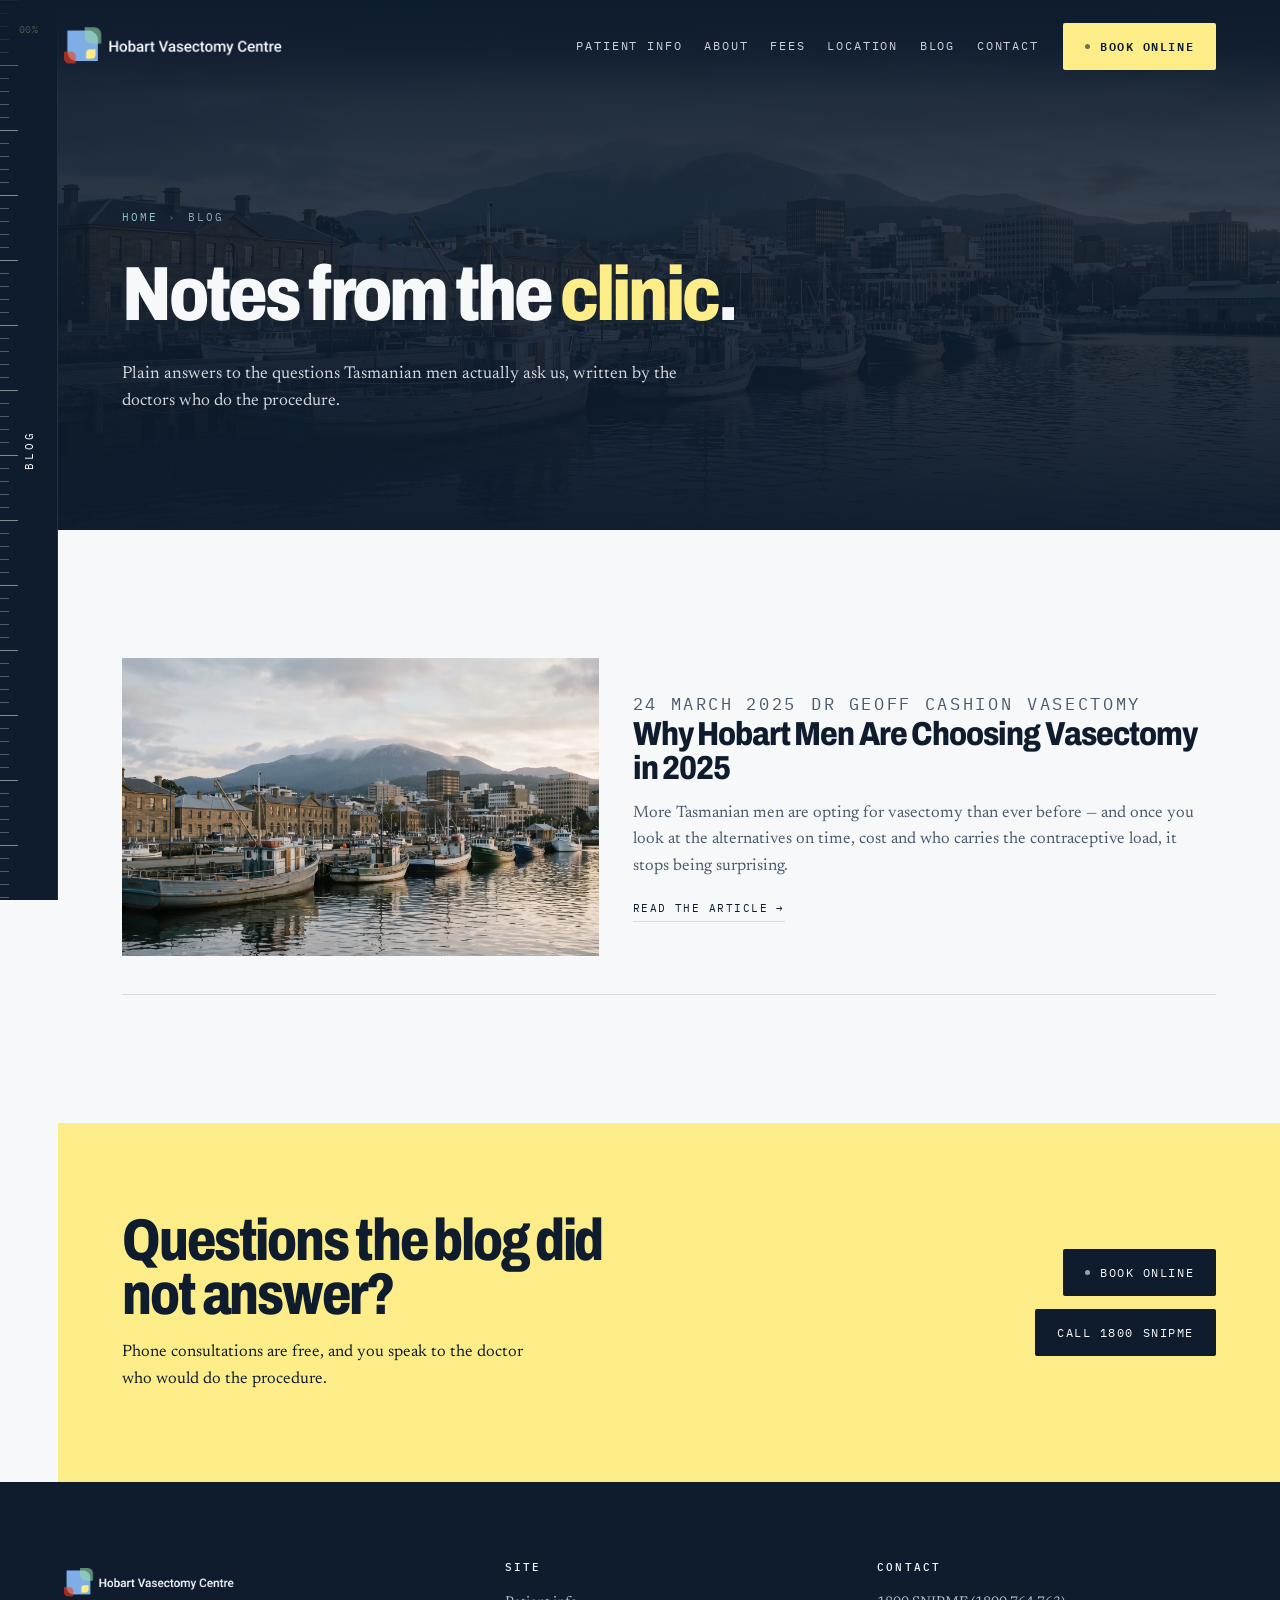
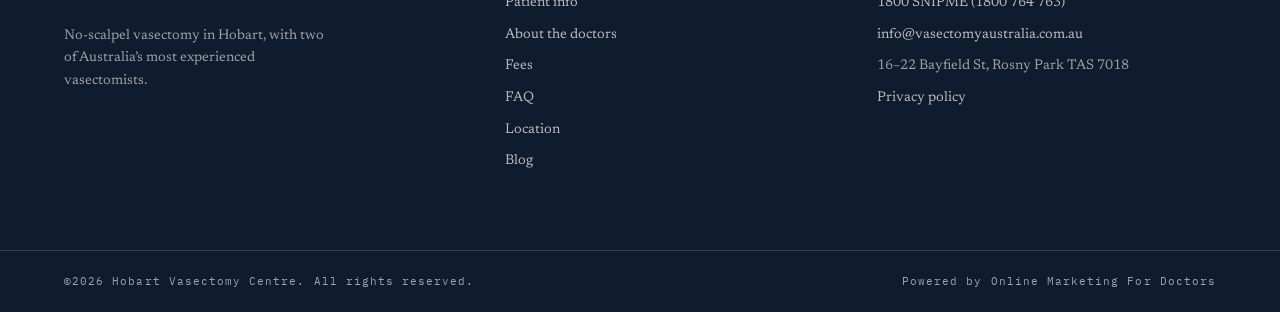
==== commit 4be716de: "Fix tick icons and drop the duplicated hero eyebrow The checklist icon was inheriting the descriptio" ====
--- a/blog/index.html
+++ b/blog/index.html
@@ -64,7 +64,6 @@
   <div class="phero__scrim"></div>
   <div class="wrap phero__in">
     <nav class="crumb" aria-label="Breadcrumb"><a href="/">Home</a><span aria-hidden="true">&rsaquo;</span>Blog</nav>
-    <p class="kicker kicker--dk">Blog</p>
     <h1>Notes from the <em>clinic</em>.</h1>
     <p class="phero__lede">Plain answers to the questions Tasmanian men actually ask us, written by the doctors who do the procedure.</p>
     
--- a/assets/css/pages.css
+++ b/assets/css/pages.css
@@ -188,15 +188,19 @@
 .check--dk li:first-child{border-top-color:var(--rule-dk)}
 .check__i{
   flex:0 0 24px;width:24px;height:24px;border-radius:50%;margin-top:1px;
-  display:grid;place-content:center;background:var(--navy);color:var(--yellow);
+  display:flex;align-items:center;justify-content:center;
+  background:var(--navy);color:var(--yellow);
 }
 .check--dk .check__i{background:var(--yellow);color:var(--navy)}
 .check__i svg{width:13px;height:13px;display:block}
 .check li > div{flex:1}
-.check b{display:block;font-weight:600;font-size:17px;margin-bottom:4px;line-height:1.4}
-.check span{display:block;color:var(--ink-soft);font-size:16px;line-height:1.6}
-.check--dk b{color:var(--paper)}
-.check--dk span{color:rgba(246,248,250,.76)}
+/* Scoped to the description block on purpose: a bare `.check span` would
+   out-specify `.check__i` and repaint the icon with the body text's colour
+   and display. */
+.check li > div > b{display:block;font-weight:600;font-size:17px;margin-bottom:4px;line-height:1.4}
+.check li > div > span{display:block;color:var(--ink-soft);font-size:16px;line-height:1.6}
+.check--dk li > div > b{color:var(--paper)}
+.check--dk li > div > span{color:rgba(246,248,250,.76)}
 
 /* ----------------------------------------------------------- diagram --- */
 .diagram{background:var(--navy-2);color:var(--paper);overflow:hidden}
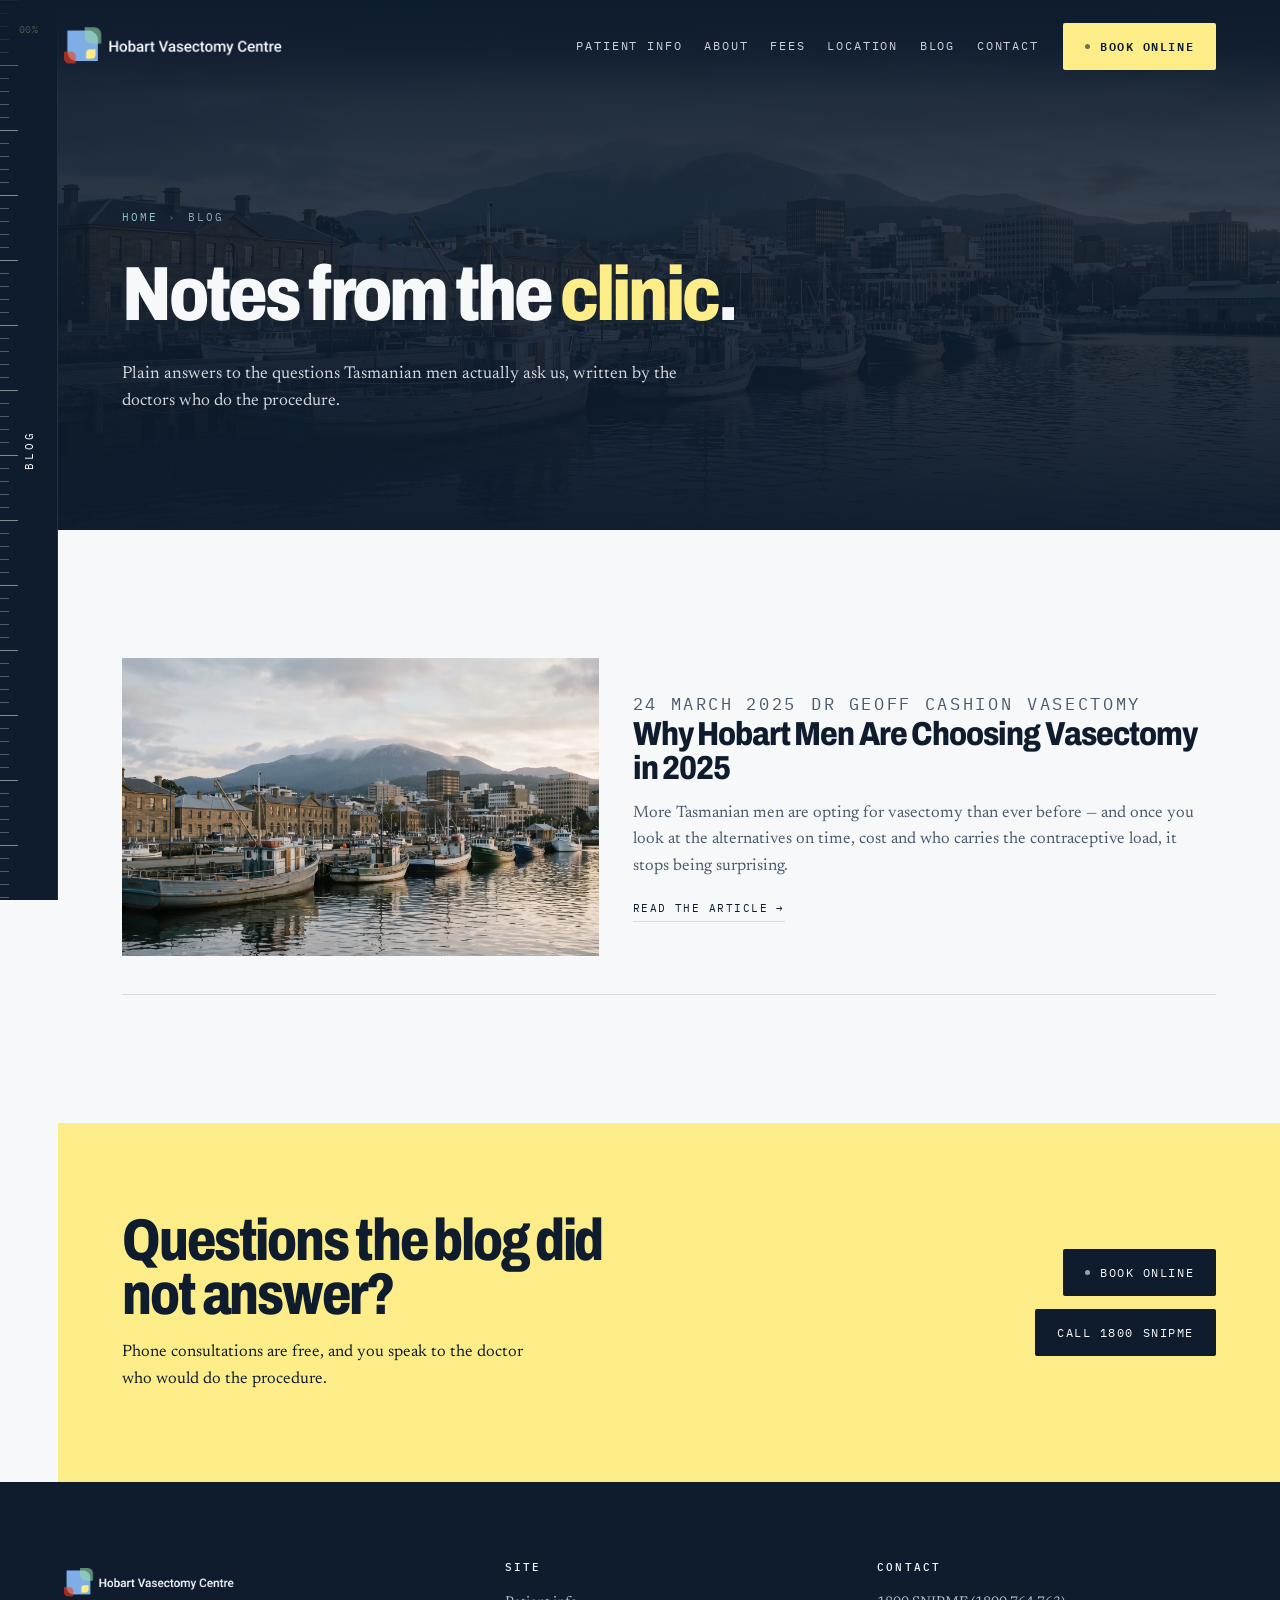
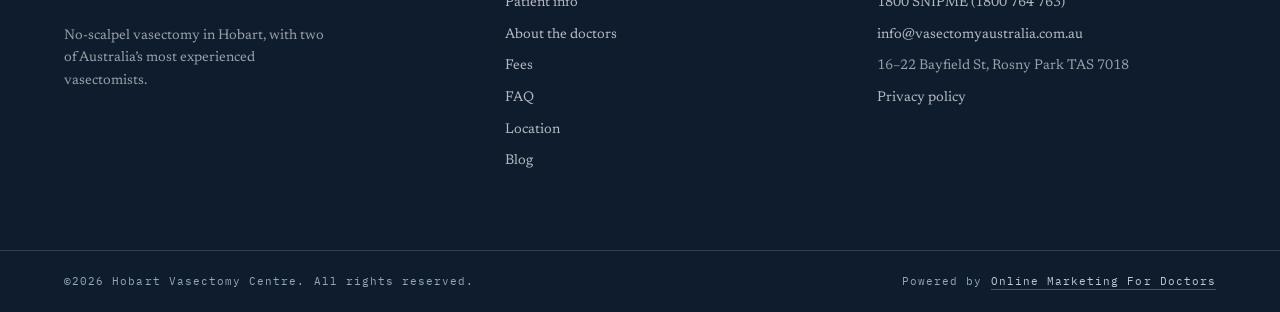
==== commit 54f57891: "Link the Online Marketing For Doctors footer credit Points the agency credit at onlinemarketingfordo" ====
--- a/blog/index.html
+++ b/blog/index.html
@@ -129,7 +129,7 @@
   </div>
   <div class="wrap site-footer__bar">
     <span>&copy;2026 Hobart Vasectomy Centre. All rights reserved.</span>
-    <span>Powered by Online Marketing For Doctors</span>
+    <span>Powered by <a href="https://onlinemarketingfordoctors.com/" rel="noopener" target="_blank">Online Marketing For Doctors</a></span>
   </div>
 </footer>
 
--- a/assets/css/site.css
+++ b/assets/css/site.css
@@ -858,6 +858,13 @@
   display:flex;flex-wrap:wrap;gap:12px;justify-content:space-between;
   font-family:var(--mono);font-size:10.5px;letter-spacing:.1em;color:var(--dk-faint);
 }
+/* the agency credit is a link — give it an affordance at this small size */
+.site-footer__bar a{
+  color:rgba(246,248,250,.78);text-decoration:none;
+  border-bottom:1px solid rgba(246,248,250,.26);padding-bottom:1px;
+  transition:color .25s,border-color .25s;
+}
+.site-footer__bar a:hover{color:var(--yellow);border-bottom-color:var(--yellow)}
 
 /* ------------------------------------------------------------ to top --- */
 /* Utility, not a call to action — it stays quiet so it never competes with
